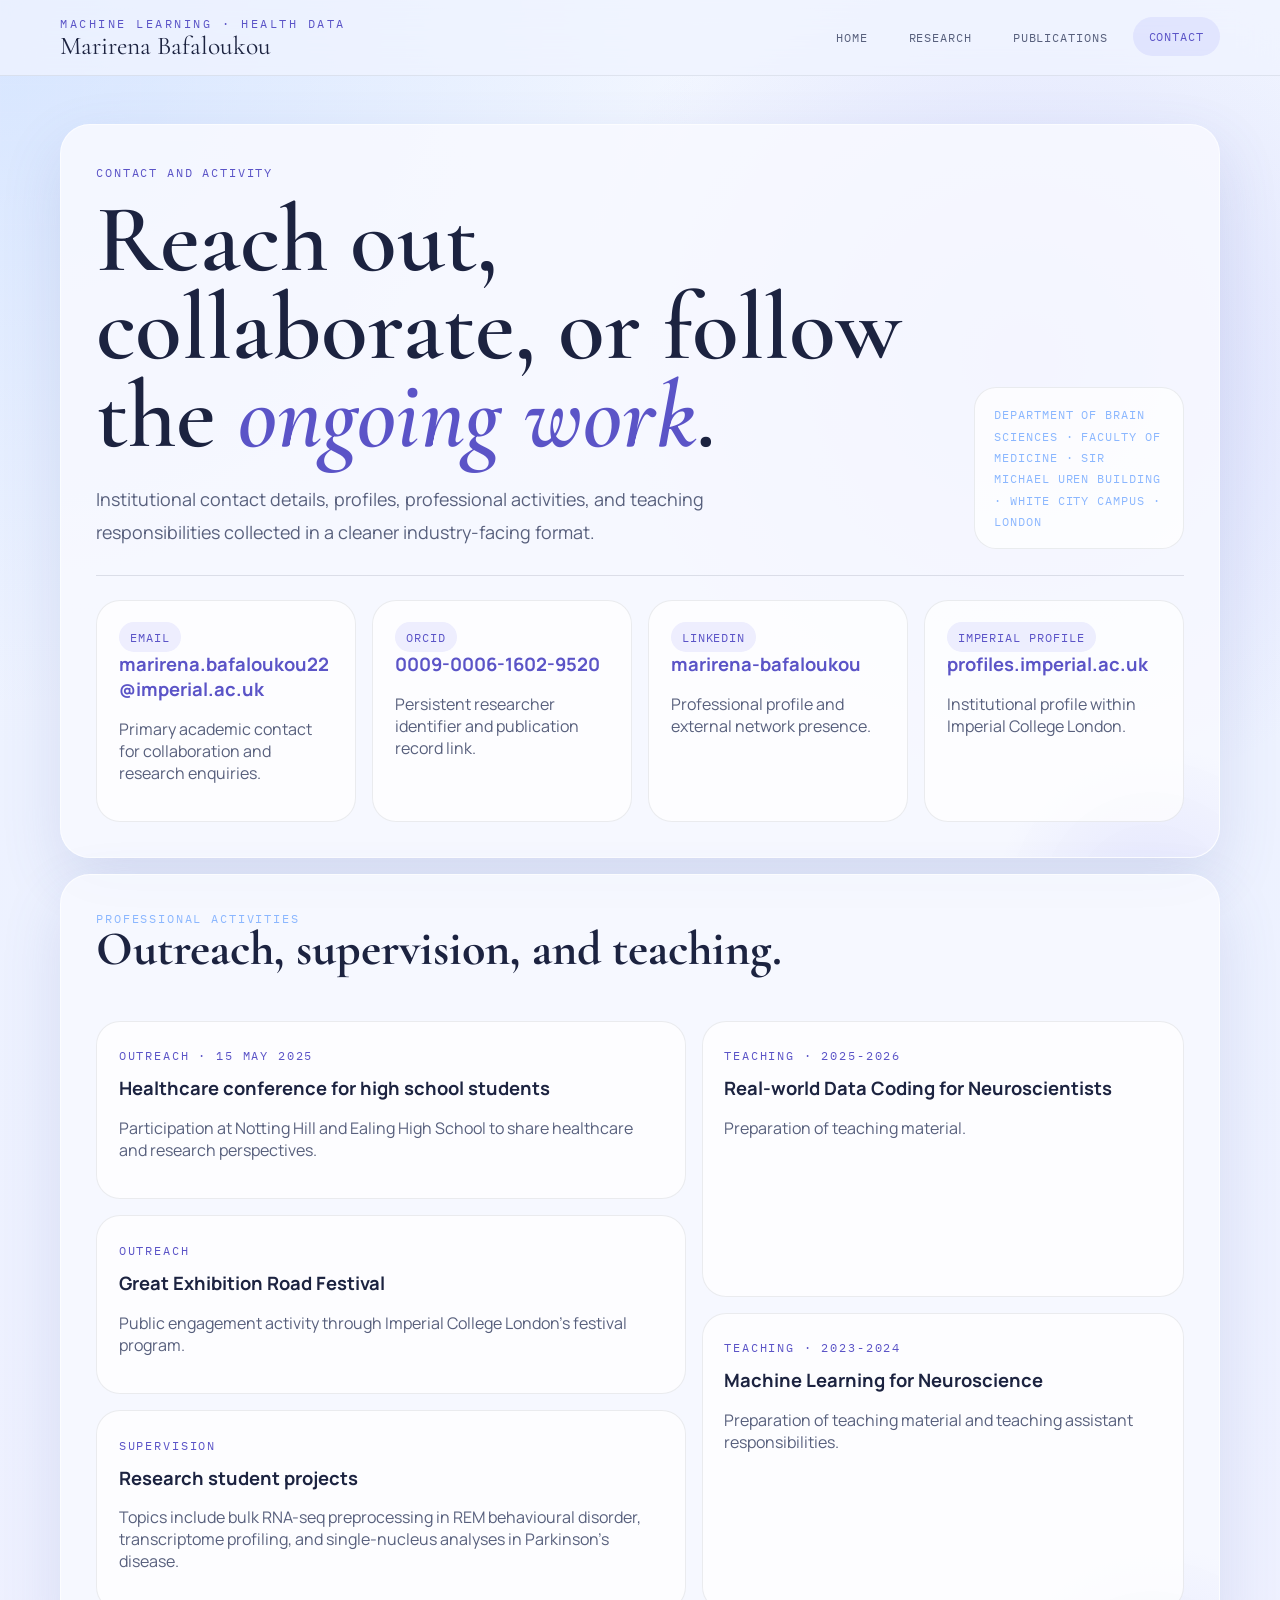
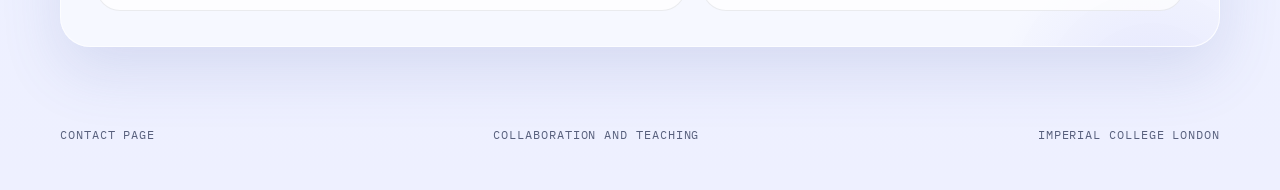
==== contact.html @ a8bf3289 "Made it nicer:D" ====
<!DOCTYPE html>
<html lang="en">
<head>
  <meta charset="UTF-8">
  <meta name="viewport" content="width=device-width, initial-scale=1.0">
  <title>Contact | Marirena Bafaloukou</title>
  <link rel="preconnect" href="https://fonts.googleapis.com">
  <link rel="preconnect" href="https://fonts.gstatic.com" crossorigin>
  <link href="https://fonts.googleapis.com/css2?family=Cormorant+Garamond:wght@500;600;700&family=IBM+Plex+Mono:wght@400;500&family=Manrope:wght@400;500;600;700&display=swap" rel="stylesheet">
  <link rel="stylesheet" href="styles.css">
</head>
<body data-page="contact">
  <header class="site-header">
    <div class="shell">
      <a class="brand" href="index.html" aria-label="Homepage">
        <span class="brand-mark">Machine Learning · Health Data</span>
        <span class="brand-name">Marirena Bafaloukou</span>
      </a>
      <nav class="site-nav" aria-label="Main">
        <a href="index.html" data-page="home">Home</a>
        <a href="research.html" data-page="research">Research</a>
        <a href="publications.html" data-page="publications">Publications</a>
        <a href="contact.html" data-page="contact">Contact</a>
      </nav>
    </div>
  </header>

  <main class="page">
    <div class="shell">
      <section class="page-panel" data-reveal>
        <div class="page-header compact">
          <div>
            <div class="eyebrow">Contact and Activity</div>
            <h1 class="page-title">Reach out, collaborate, or follow the <span>ongoing work</span>.</h1>
            <p class="page-intro">Institutional contact details, profiles, professional activities, and teaching responsibilities collected in a cleaner industry-facing format.</p>
          </div>
          <div class="page-note">Department of Brain Sciences · Faculty of Medicine · Sir Michael Uren Building · White City Campus · London</div>
        </div>

        <div class="contact-grid" style="margin-top: 1.5rem;">
          <article class="contact-card">
            <div class="pill">Email</div>
            <h3><a href="mailto:marirena.bafaloukou22@imperial.ac.uk">marirena.bafaloukou22@imperial.ac.uk</a></h3>
            <p>Primary academic contact for collaboration and research enquiries.</p>
          </article>
          <article class="contact-card">
            <div class="pill">ORCID</div>
            <h3><a href="https://orcid.org/0009-0006-1602-9520" target="_blank" rel="noreferrer">0009-0006-1602-9520</a></h3>
            <p>Persistent researcher identifier and publication record link.</p>
          </article>
          <article class="contact-card">
            <div class="pill">LinkedIn</div>
            <h3><a href="https://www.linkedin.com/in/marirena-bafaloukou-269aa520a/" target="_blank" rel="noreferrer">marirena-bafaloukou</a></h3>
            <p>Professional profile and external network presence.</p>
          </article>
          <article class="contact-card">
            <div class="pill">Imperial Profile</div>
            <h3><a href="https://profiles.imperial.ac.uk/marirena.bafaloukou22" target="_blank" rel="noreferrer">profiles.imperial.ac.uk</a></h3>
            <p>Institutional profile within Imperial College London.</p>
          </article>
        </div>
      </section>

      <section class="page-panel" data-reveal>
        <div class="section-kicker">Professional Activities</div>
        <h2 class="section-heading">Outreach, supervision, and teaching.</h2>
        <div class="split-columns">
          <div class="stack">
            <article class="timeline-card">
              <div class="meta-label">Outreach · 15 May 2025</div>
              <h3>Healthcare conference for high school students</h3>
              <p>Participation at Notting Hill and Ealing High School to share healthcare and research perspectives.</p>
            </article>
            <article class="timeline-card">
              <div class="meta-label">Outreach</div>
              <h3>Great Exhibition Road Festival</h3>
              <p>Public engagement activity through Imperial College London's festival program.</p>
            </article>
            <article class="timeline-card">
              <div class="meta-label">Supervision</div>
              <h3>Research student projects</h3>
              <p>Topics include bulk RNA-seq preprocessing in REM behavioural disorder, transcriptome profiling, and single-nucleus analyses in Parkinson's disease.</p>
            </article>
          </div>
          <div class="stack">
            <article class="teaching-card">
              <div class="meta-label">Teaching · 2025-2026</div>
              <h3>Real-world Data Coding for Neuroscientists</h3>
              <p>Preparation of teaching material.</p>
            </article>
            <article class="teaching-card">
              <div class="meta-label">Teaching · 2023-2024</div>
              <h3>Machine Learning for Neuroscience</h3>
              <p>Preparation of teaching material and teaching assistant responsibilities.</p>
            </article>
          </div>
        </div>
      </section>
    </div>
  </main>

  <footer class="site-footer">
    <div class="shell">
      <span>Contact Page</span>
      <span>Collaboration and Teaching</span>
      <span>Imperial College London</span>
    </div>
  </footer>

  <script src="site.js"></script>
</body>
</html>
---- styles.css ----
:root {
  --bg: #eef4ff;
  --paper: rgba(247, 249, 255, 0.88);
  --paper-strong: #fcfdff;
  --ink: #1c2340;
  --muted: #58607d;
  --accent: #7d7ff2;
  --accent-deep: #5b54c7;
  --accent-soft: #d9d6ff;
  --accent-alt: #8bb7ff;
  --line: rgba(28, 35, 64, 0.12);
  --shadow: 0 24px 60px rgba(88, 103, 177, 0.16);
  --serif: "Cormorant Garamond", Georgia, serif;
  --sans: "Manrope", "Segoe UI", sans-serif;
  --mono: "IBM Plex Mono", monospace;
}

*,
*::before,
*::after {
  box-sizing: border-box;
}

html {
  scroll-behavior: smooth;
}

body {
  margin: 0;
  min-height: 100vh;
  color: var(--ink);
  background:
    radial-gradient(circle at top left, rgba(139, 183, 255, 0.28), transparent 32%),
    radial-gradient(circle at 80% 20%, rgba(125, 127, 242, 0.2), transparent 26%),
    linear-gradient(180deg, #f3f7ff 0%, #edf2ff 42%, #eef0ff 100%);
  font-family: var(--sans);
}

body::before {
  content: "";
  position: fixed;
  inset: 0;
  pointer-events: none;
  background-image:
    linear-gradient(rgba(255, 255, 255, 0.24) 1px, transparent 1px),
    linear-gradient(90deg, rgba(255, 255, 255, 0.2) 1px, transparent 1px);
  background-size: 28px 28px;
  mask-image: linear-gradient(180deg, rgba(0, 0, 0, 0.45), transparent 90%);
  opacity: 0.4;
}

a {
  color: inherit;
  text-decoration: none;
}

img {
  max-width: 100%;
  display: block;
}

.shell {
  width: min(1160px, calc(100% - 2rem));
  margin: 0 auto;
}

.site-header {
  position: sticky;
  top: 0;
  z-index: 20;
  backdrop-filter: blur(18px);
  background: rgba(239, 244, 255, 0.76);
  border-bottom: 1px solid rgba(24, 33, 38, 0.08);
}

.site-header .shell {
  display: flex;
  align-items: center;
  justify-content: space-between;
  gap: 1rem;
  padding: 1rem 0;
}

.brand {
  display: grid;
  gap: 0.2rem;
}

.brand-mark {
  font-family: var(--mono);
  font-size: 0.72rem;
  letter-spacing: 0.22em;
  text-transform: uppercase;
  color: var(--accent-deep);
}

.brand-name {
  font-family: var(--serif);
  font-size: 1.6rem;
  line-height: 0.95;
}

.site-nav {
  display: flex;
  flex-wrap: wrap;
  justify-content: flex-end;
  gap: 0.55rem;
}

.site-nav a {
  padding: 0.75rem 1rem;
  border-radius: 999px;
  font-family: var(--mono);
  font-size: 0.72rem;
  letter-spacing: 0.08em;
  text-transform: uppercase;
  color: var(--muted);
  transition: background-color 0.24s ease, color 0.24s ease, transform 0.24s ease;
}

.site-nav a:hover,
.site-nav a.active {
  background: rgba(125, 127, 242, 0.12);
  color: var(--accent-deep);
  transform: translateY(-1px);
}

.page {
  padding: 2rem 0 4rem;
}

.hero-panel,
.content-panel,
.page-panel {
  position: relative;
  overflow: hidden;
  background: var(--paper);
  border: 1px solid rgba(255, 255, 255, 0.65);
  border-radius: 30px;
  box-shadow: var(--shadow);
}

.hero-panel::after,
.content-panel::after,
.page-panel::after {
  content: "";
  position: absolute;
  inset: auto -8% -28% auto;
  width: 320px;
  height: 320px;
  border-radius: 50%;
  background: radial-gradient(circle, rgba(125, 127, 242, 0.16), transparent 70%);
  pointer-events: none;
}

.hero-panel {
  margin-top: 1rem;
  padding: 3rem;
}

.hero-grid {
  display: grid;
  grid-template-columns: 320px 1fr;
  gap: 2.5rem;
  align-items: center;
}

.portrait-wrap {
  position: relative;
}

.portrait-wrap::before {
  content: "";
  position: absolute;
  inset: -14px 20px 24px -18px;
  border: 1px solid rgba(139, 183, 255, 0.3);
  border-radius: 28px;
  transform: rotate(-4deg);
}

.portrait-card {
  position: relative;
  background: linear-gradient(180deg, rgba(255, 255, 255, 0.84), rgba(217, 214, 255, 0.5));
  padding: 1rem;
  border-radius: 28px;
  border: 1px solid rgba(24, 33, 38, 0.08);
}

.portrait-card img {
  width: 100%;
  aspect-ratio: 4 / 5;
  object-fit: cover;
  border-radius: 22px;
}

.hero-copy {
  position: relative;
  z-index: 1;
}

.eyebrow,
.section-kicker,
.pill,
.meta-label {
  font-family: var(--mono);
  font-size: 0.72rem;
  letter-spacing: 0.16em;
  text-transform: uppercase;
}

.eyebrow {
  display: inline-block;
  margin-bottom: 1rem;
  color: var(--accent-deep);
}

.hero-copy h1,
.page-title {
  margin: 0;
  font-family: var(--serif);
  font-size: clamp(3.4rem, 8vw, 6rem);
  font-weight: 600;
  line-height: 0.92;
}

.hero-copy h1 span,
.page-title span {
  color: var(--accent-deep);
  font-style: italic;
}

.hero-lead,
.page-intro {
  max-width: 58ch;
  margin: 1.4rem 0 0;
  font-size: 1.12rem;
  line-height: 1.85;
  color: var(--muted);
}

.hero-meta {
  display: flex;
  flex-wrap: wrap;
  gap: 0.85rem;
  margin: 1.6rem 0 0;
}

.pill {
  padding: 0.85rem 1rem;
  background: rgba(255, 255, 255, 0.72);
  border: 1px solid rgba(24, 33, 38, 0.08);
  border-radius: 999px;
  color: var(--ink);
  letter-spacing: 0.08em;
}

.hero-actions {
  display: flex;
  flex-wrap: wrap;
  gap: 0.9rem;
  margin-top: 2rem;
}

.button,
.button-secondary {
  display: inline-flex;
  align-items: center;
  justify-content: center;
  min-height: 48px;
  padding: 0 1.15rem;
  border-radius: 999px;
  font-family: var(--mono);
  font-size: 0.78rem;
  letter-spacing: 0.08em;
  text-transform: uppercase;
  transition: transform 0.24s ease, box-shadow 0.24s ease, background-color 0.24s ease;
}

.button {
  background: var(--accent);
  color: #fff9f5;
  box-shadow: 0 10px 24px rgba(217, 95, 56, 0.28);
}

.button-secondary {
  background: rgba(255, 255, 255, 0.74);
  color: var(--ink);
  border: 1px solid rgba(24, 33, 38, 0.1);
}

.button:hover,
.button-secondary:hover {
  transform: translateY(-2px);
}

.content-panel {
  margin-top: 1.5rem;
  padding: 2rem;
}

.stats-grid,
.card-grid,
.contact-grid,
.timeline-grid,
.list-grid {
  display: grid;
  gap: 1rem;
}

.stats-grid {
  grid-template-columns: repeat(4, minmax(0, 1fr));
}

.stat-card,
.feature-card,
.contact-card,
.timeline-card,
.pub-card,
.teaching-card {
  position: relative;
  z-index: 1;
  background: rgba(255, 255, 255, 0.68);
  border: 1px solid rgba(24, 33, 38, 0.08);
  border-radius: 24px;
  padding: 1.35rem;
}

.stat-value {
  font-family: var(--serif);
  font-size: 2.2rem;
  line-height: 1;
}

.stat-label,
.feature-card p,
.timeline-card p,
.pub-meta,
.pub-authors,
.contact-card p,
.teaching-card p {
  color: var(--muted);
}

.grid-split {
  display: grid;
  grid-template-columns: 1.15fr 0.85fr;
  gap: 1rem;
  margin-top: 1rem;
}

.section-heading {
  margin: 0 0 1rem;
  font-family: var(--serif);
  font-size: clamp(2rem, 5vw, 3rem);
  line-height: 0.98;
}

.section-kicker {
  color: var(--accent-alt);
}

.quote-block {
  padding: 1.5rem;
  border-radius: 24px;
  background: linear-gradient(135deg, rgba(139, 183, 255, 0.18), rgba(125, 127, 242, 0.14));
  font-family: var(--serif);
  font-size: 1.55rem;
  line-height: 1.25;
}

.feature-card h3,
.timeline-card h3,
.pub-card h3,
.contact-card h3,
.teaching-card h3 {
  margin: 0 0 0.6rem;
  font-size: 1.15rem;
  line-height: 1.35;
}

.contact-card h3,
.contact-card a {
  overflow-wrap: anywhere;
  word-break: break-word;
}

.card-grid {
  grid-template-columns: repeat(3, minmax(0, 1fr));
}

.timeline-grid,
.list-grid {
  grid-template-columns: repeat(2, minmax(0, 1fr));
  margin-top: 1rem;
}

.meta-label {
  display: inline-block;
  margin-bottom: 0.8rem;
  color: var(--accent-deep);
}

.page-panel {
  margin-top: 1rem;
  padding: 2.2rem;
}

.page-header {
  display: grid;
  gap: 1rem;
  padding-bottom: 1.6rem;
  border-bottom: 1px solid var(--line);
}

.page-header.compact {
  grid-template-columns: 1fr auto;
  align-items: end;
}

.page-note {
  max-width: 30ch;
  padding: 1rem 1.2rem;
  border-radius: 22px;
  background: rgba(255, 255, 255, 0.72);
  border: 1px solid rgba(24, 33, 38, 0.08);
  font-family: var(--mono);
  font-size: 0.74rem;
  line-height: 1.8;
  letter-spacing: 0.08em;
  text-transform: uppercase;
  color: var(--accent-alt);
}

.stack {
  display: grid;
  gap: 1rem;
  margin-top: 1.5rem;
}

.pub-card .pill,
.feature-card .pill,
.timeline-card .pill {
  margin-bottom: 0.85rem;
}

.pub-card .pill,
.feature-card .pill,
.timeline-card .pill,
.contact-card .pill {
  display: inline-flex;
  background: rgba(125, 127, 242, 0.12);
  color: var(--accent-deep);
  border: none;
  padding: 0.45rem 0.7rem;
  min-height: 0;
}

.pub-meta,
.pub-authors {
  margin: 0.35rem 0;
  line-height: 1.65;
}

.pub-authors strong {
  color: var(--ink);
}

.split-columns {
  display: grid;
  grid-template-columns: 1.1fr 0.9fr;
  gap: 1rem;
  margin-top: 1.5rem;
}

.contact-grid {
  grid-template-columns: repeat(4, minmax(0, 1fr));
}

.contact-card {
  min-height: 100%;
}

.contact-card a {
  color: var(--accent-deep);
}

.site-footer {
  padding: 1rem 0 3rem;
}

.site-footer .shell {
  display: flex;
  flex-wrap: wrap;
  justify-content: space-between;
  gap: 0.75rem;
  color: var(--muted);
  font-family: var(--mono);
  font-size: 0.72rem;
  letter-spacing: 0.08em;
  text-transform: uppercase;
}

[data-reveal] {
  opacity: 0;
  transform: translateY(18px);
  transition: opacity 0.7s ease, transform 0.7s ease;
}

[data-reveal].is-visible {
  opacity: 1;
  transform: translateY(0);
}

@media (max-width: 980px) {
  .hero-grid,
  .grid-split,
  .split-columns,
  .page-header.compact {
    grid-template-columns: 1fr;
  }

  .stats-grid,
  .card-grid,
  .timeline-grid,
  .list-grid,
  .contact-grid {
    grid-template-columns: repeat(2, minmax(0, 1fr));
  }
}

@media (max-width: 720px) {
  .shell {
    width: min(100% - 1rem, 1160px);
  }

  .site-header .shell {
    align-items: flex-start;
    flex-direction: column;
  }

  .site-nav {
    width: 100%;
    justify-content: flex-start;
  }

  .hero-panel,
  .content-panel,
  .page-panel {
    padding: 1.25rem;
    border-radius: 24px;
  }

  .hero-grid {
    gap: 1.5rem;
  }

  .stats-grid,
  .card-grid,
  .timeline-grid,
  .list-grid,
  .contact-grid {
    grid-template-columns: 1fr;
  }

  .hero-copy h1,
  .page-title {
    font-size: clamp(2.8rem, 16vw, 4rem);
  }

  .quote-block {
    font-size: 1.3rem;
  }
}
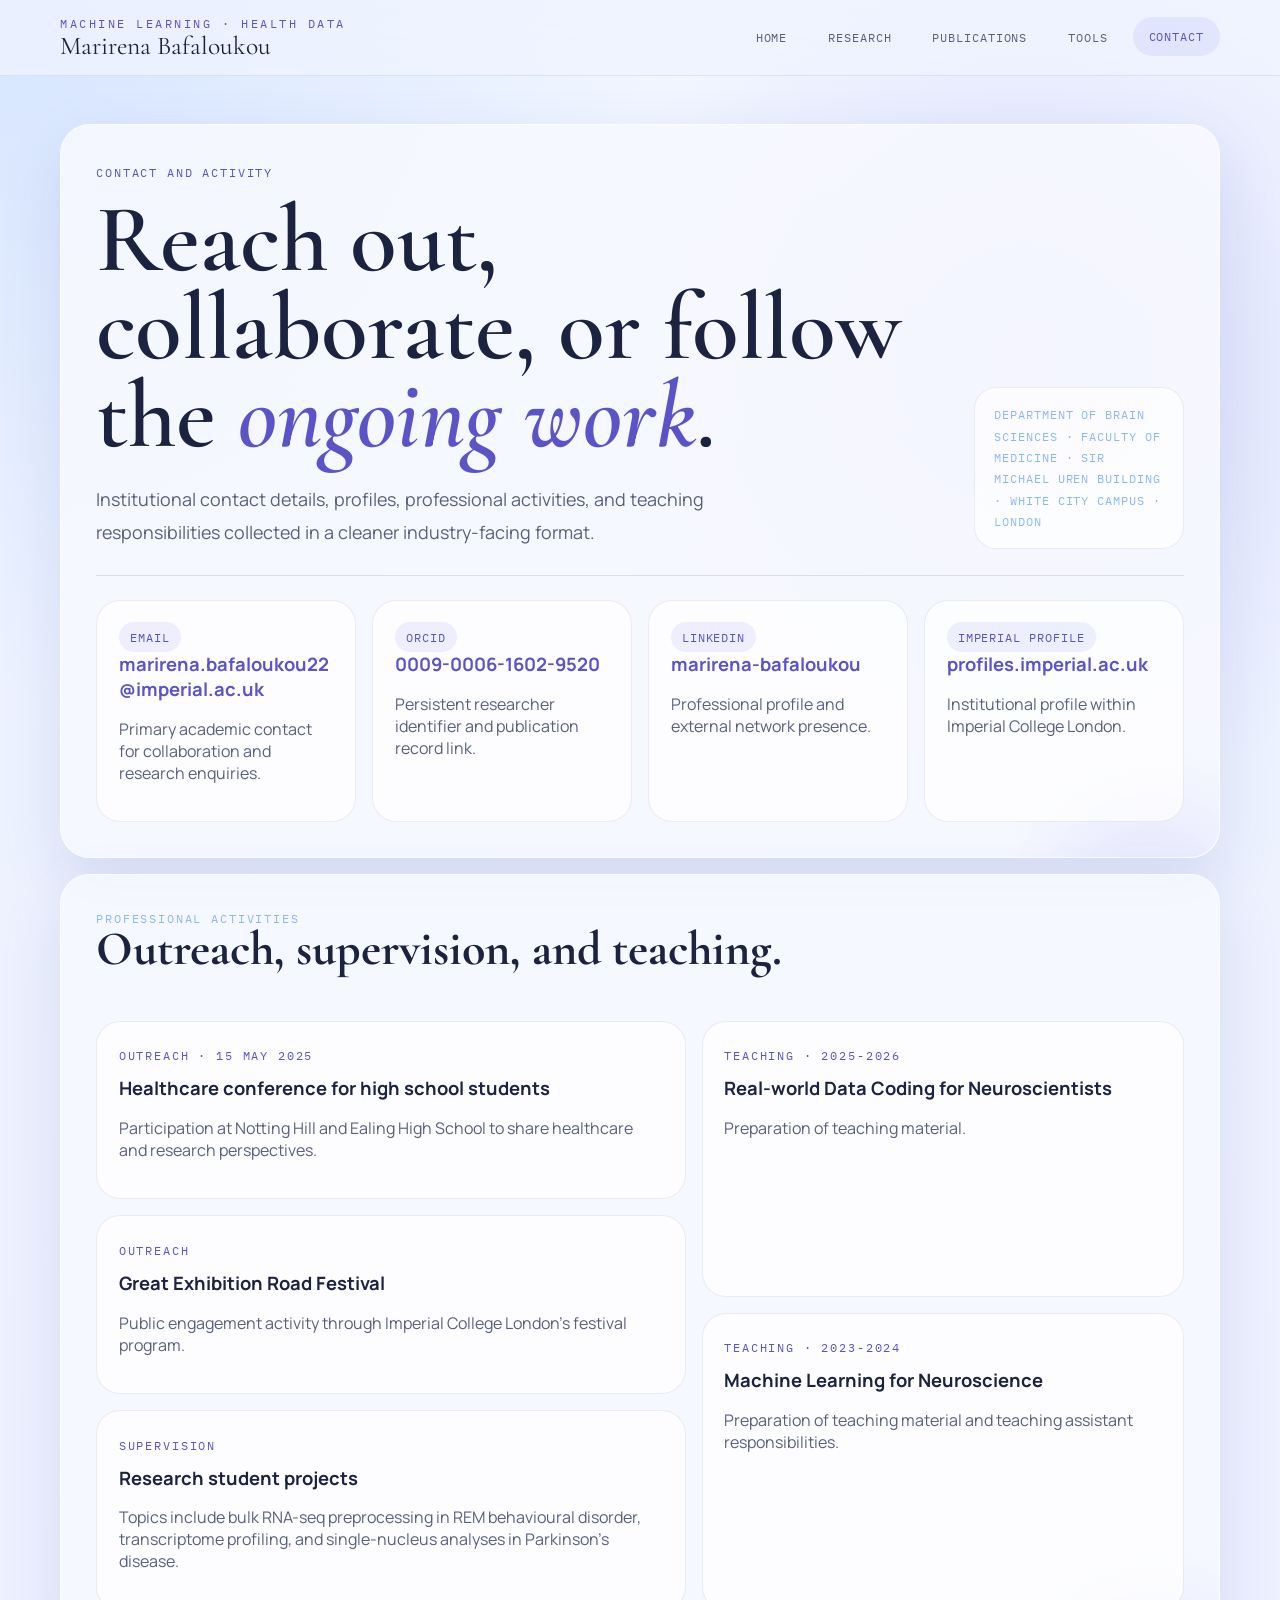
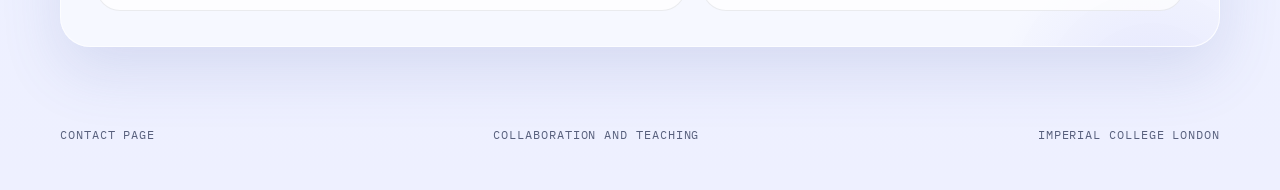
==== commit 8ebd45ef: "Added tool" ====
--- a/contact.html
+++ b/contact.html
@@ -20,6 +20,7 @@
         <a href="index.html" data-page="home">Home</a>
         <a href="research.html" data-page="research">Research</a>
         <a href="publications.html" data-page="publications">Publications</a>
+        <a href="tools.html" data-page="tools">Tools</a>
         <a href="contact.html" data-page="contact">Contact</a>
       </nav>
     </div>
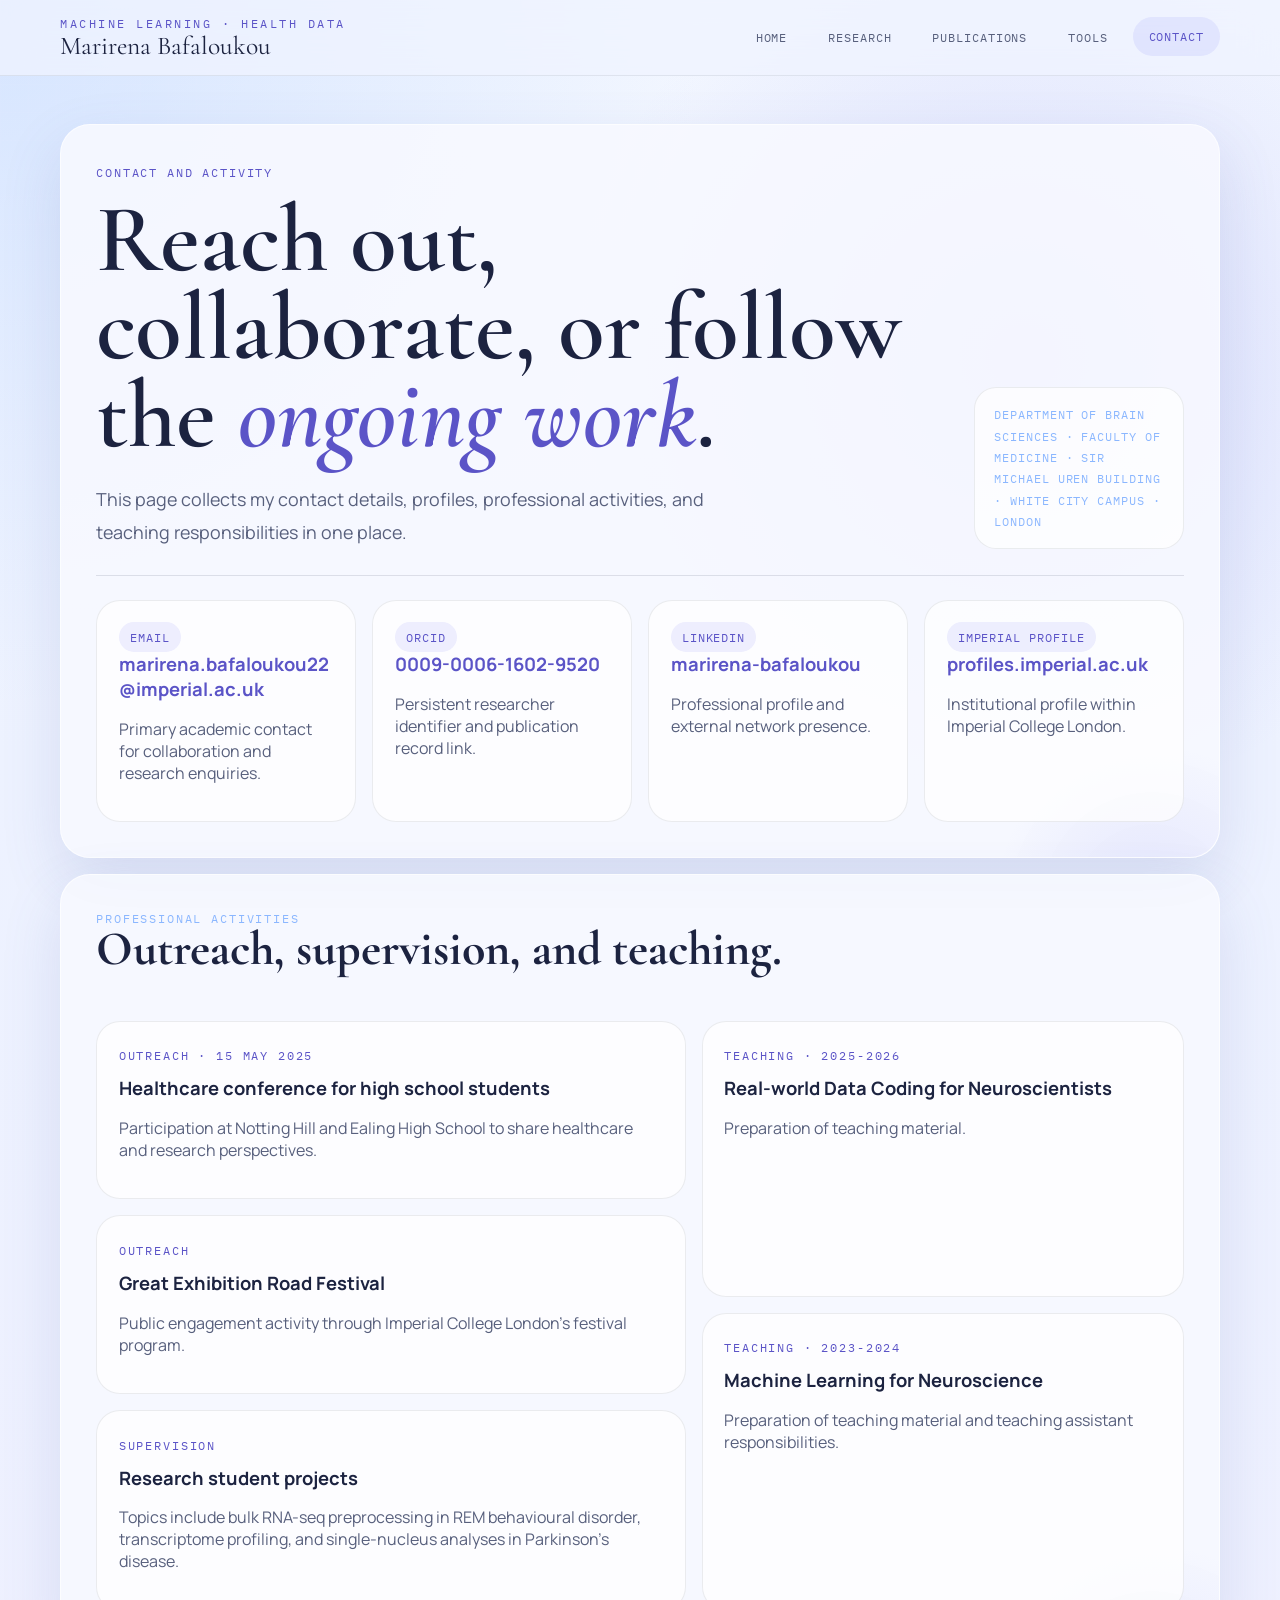
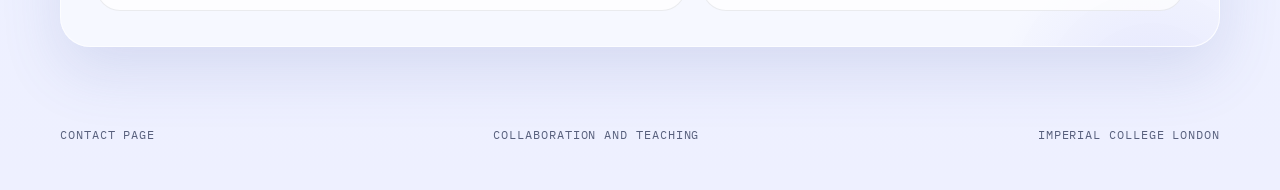
==== commit 45a11554: "Changed layout" ====
--- a/contact.html
+++ b/contact.html
@@ -33,7 +33,7 @@
           <div>
             <div class="eyebrow">Contact and Activity</div>
             <h1 class="page-title">Reach out, collaborate, or follow the <span>ongoing work</span>.</h1>
-            <p class="page-intro">Institutional contact details, profiles, professional activities, and teaching responsibilities collected in a cleaner industry-facing format.</p>
+            <p class="page-intro">This page collects my contact details, profiles, professional activities, and teaching responsibilities in one place.</p>
           </div>
           <div class="page-note">Department of Brain Sciences · Faculty of Medicine · Sir Michael Uren Building · White City Campus · London</div>
         </div>
--- a/styles.css
+++ b/styles.css
@@ -245,6 +245,22 @@
   margin: 1.6rem 0 0;
 }
 
+.proof-points {
+  display: grid;
+  gap: 0.75rem;
+  margin-top: 1.4rem;
+}
+
+.proof-point {
+  padding: 0.95rem 1rem;
+  border-radius: 18px;
+  background: rgba(255, 255, 255, 0.72);
+  border: 1px solid rgba(24, 33, 38, 0.08);
+  font-size: 0.95rem;
+  line-height: 1.6;
+  color: var(--ink);
+}
+
 .pill {
   padding: 0.85rem 1rem;
   background: rgba(255, 255, 255, 0.72);
@@ -300,6 +316,7 @@
 
 .stats-grid,
 .card-grid,
+.project-grid,
 .contact-grid,
 .timeline-grid,
 .list-grid {
@@ -369,6 +386,7 @@
 }
 
 .feature-card h3,
+.project-card h3,
 .timeline-card h3,
 .pub-card h3,
 .contact-card h3,
@@ -386,6 +404,82 @@
 
 .card-grid {
   grid-template-columns: repeat(3, minmax(0, 1fr));
+}
+
+.project-grid {
+  grid-template-columns: repeat(2, minmax(0, 1fr));
+}
+
+.project-card {
+  position: relative;
+  z-index: 1;
+  background: rgba(255, 255, 255, 0.7);
+  border: 1px solid rgba(24, 33, 38, 0.08);
+  border-radius: 24px;
+  padding: 1.35rem;
+}
+
+.project-statement {
+  margin: 0 0 0.9rem;
+  color: var(--muted);
+  line-height: 1.65;
+}
+
+.project-list,
+.case-list {
+  margin: 0;
+  padding-left: 1.1rem;
+  color: var(--muted);
+  line-height: 1.7;
+}
+
+.project-links,
+.case-links {
+  display: flex;
+  flex-wrap: wrap;
+  gap: 0.7rem;
+  margin-top: 1rem;
+}
+
+.text-link {
+  font-family: var(--mono);
+  font-size: 0.72rem;
+  letter-spacing: 0.08em;
+  text-transform: uppercase;
+  color: var(--accent-deep);
+}
+
+.case-study {
+  display: grid;
+  grid-template-columns: 1.1fr 0.9fr;
+  gap: 1rem;
+  margin-top: 1rem;
+}
+
+.case-panel,
+.case-side {
+  background: rgba(255, 255, 255, 0.72);
+  border: 1px solid rgba(24, 33, 38, 0.08);
+  border-radius: 24px;
+  padding: 1.4rem;
+}
+
+.case-panel h3,
+.case-side h3 {
+  margin: 0 0 0.8rem;
+  font-size: 1.2rem;
+}
+
+.case-metric {
+  font-family: var(--serif);
+  font-size: 2rem;
+  line-height: 1;
+}
+
+.case-caption {
+  margin-top: 0.35rem;
+  color: var(--muted);
+  line-height: 1.55;
 }
 
 .timeline-grid,
@@ -515,12 +609,14 @@
   .hero-grid,
   .grid-split,
   .split-columns,
-  .page-header.compact {
+  .page-header.compact,
+  .case-study {
     grid-template-columns: 1fr;
   }
 
   .stats-grid,
   .card-grid,
+  .project-grid,
   .timeline-grid,
   .list-grid,
   .contact-grid {
@@ -556,6 +652,7 @@
 
   .stats-grid,
   .card-grid,
+  .project-grid,
   .timeline-grid,
   .list-grid,
   .contact-grid {
